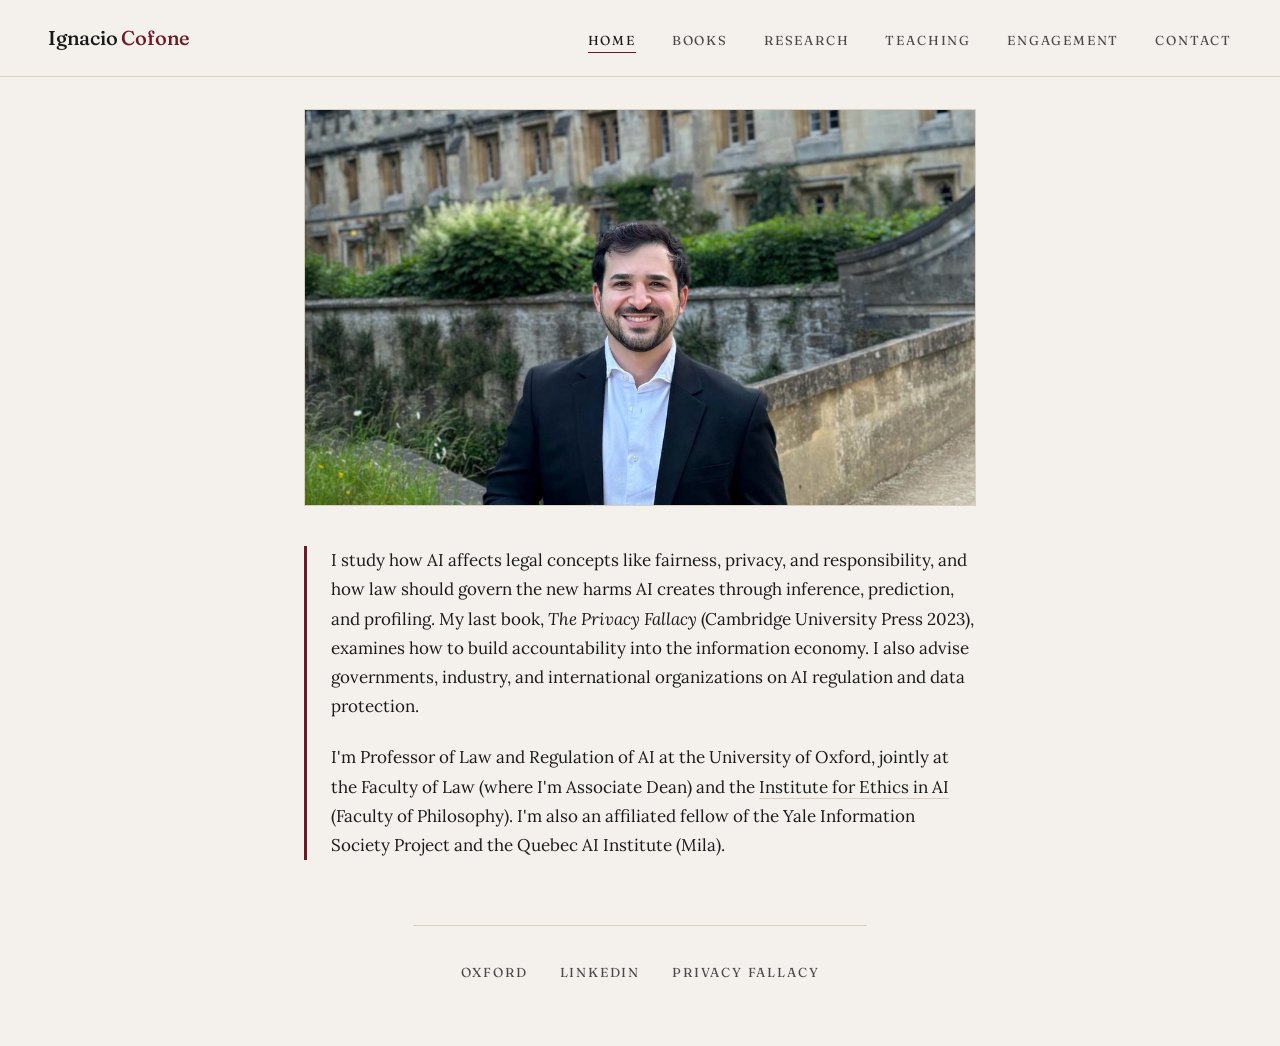
==== index.html @ 6b398f7d "Update index.html" ====
<!DOCTYPE html>
<html lang="en">
<head>
<meta charset="UTF-8">
<meta name="viewport" content="width=device-width, initial-scale=1.0">
<title>Ignacio Cofone</title>
<link rel="preconnect" href="https://fonts.googleapis.com">
<link rel="preconnect" href="https://fonts.gstatic.com" crossorigin>
<link href="https://fonts.googleapis.com/css2?family=Lora:ital,wght@0,400;0,600;0,700;1,400&family=Fraunces:ital,opsz,wght@0,9..144,400;0,9..144,500;0,9..144,600;1,9..144,400&display=swap" rel="stylesheet">

<meta name="description" content="Professor of Law and Regulation of AI at the University of Oxford. Research on AI regulation, privacy, and data protection law.">

<!-- Open Graph -->
<meta property="og:title" content="Ignacio Cofone">
<meta property="og:description" content="Professor of Law and Regulation of AI at the University of Oxford. Research on AI regulation, privacy, and data protection law.">
<meta property="og:image" content="https://ignaciocofone.com/photo.jpg">
<meta property="og:url" content="https://ignaciocofone.com/">
<meta property="og:type" content="profile">
<meta property="og:site_name" content="Ignacio Cofone">

<!-- Twitter / X -->
<meta name="twitter:card" content="summary_large_image">
<meta name="twitter:title" content="Ignacio Cofone">
<meta name="twitter:description" content="Professor of Law and Regulation of AI at the University of Oxford. Research on AI regulation, privacy, and data protection law.">
<meta name="twitter:image" content="https://ignaciocofone.com/photo.jpg">

<!-- Favicons -->
<link rel="icon" type="image/svg+xml" href="favicon.svg">
<link rel="icon" type="image/png" sizes="32x32" href="favicon-32x32.png">
<link rel="icon" type="image/png" sizes="16x16" href="favicon-16x16.png">
<link rel="apple-touch-icon" sizes="180x180" href="apple-touch-icon.png">

<link rel="canonical" href="https://ignaciocofone.com/">
<link rel="stylesheet" href="styles.css">

<script type="application/ld+json">
{
  "@context": "https://schema.org",
  "@type": "ProfilePage",
  "mainEntity": {
    "@type": "Person",
    "name": "Ignacio Cofone",
    "givenName": "Ignacio",
    "familyName": "Cofone",
    "url": "https://ignaciocofone.com",
    "image": "https://ignaciocofone.com/photo.jpg",
    "jobTitle": "Professor of Law and Regulation of AI",
    "description": "Ignacio Cofone researches how AI affects legal principles and concepts and how law should govern harms created through inference, prediction, and profiling.",
    "worksFor": [
      {
        "@type": "Organization",
        "name": "University of Oxford Faculty of Law",
        "url": "https://www.law.ox.ac.uk"
      },
      {
        "@type": "Organization",
        "name": "Institute for Ethics in AI, University of Oxford",
        "url": "https://www.oxford-aiethics.ox.ac.uk"
      }
    ],
    "affiliation": [
      {
        "@type": "Organization",
        "name": "Reuben College, University of Oxford"
      },
      {
        "@type": "Organization",
        "name": "Yale Information Society Project"
      },
      {
        "@type": "Organization",
        "name": "Quebec AI Institute"
      }
    ],
    "alumniOf": {
      "@type": "Organization",
      "name": "Yale Law School"
    },
    "knowsAbout": [
      "AI regulation",
      "privacy law",
      "data protection",
      "algorithmic decision-making",
      "AI governance",
      "AI fairness",
      "GDPR",
      "deepfakes",
      "dark patterns",
      "algorithmic transparency"
    ],
    "sameAs": [
      "https://www.linkedin.com/in/ignaciocofone/",
      "https://www.law.ox.ac.uk/people/ignacio-cofone",
      "https://scholar.google.com/citations?user=zRmRWg0AAAAJ",
      "https://ssrn.com/author=2339281",
      "https://www.oxford-aiethics.ox.ac.uk/ignacio-cofone"
    ]
  }
}
</script>
</head>
<body>

<header class="topbar">
  <a href="index.html" class="wordmark">Ignacio <span class="surname">Cofone</span></a>
  <nav>
    <ul>
      <li><a href="index.html" class="current">Home</a></li>
      <li><a href="books.html">Books</a></li>
      <li><a href="research.html">Research</a></li>
      <li><a href="teaching.html">Teaching</a></li>
      <li><a href="engagement.html">Engagement</a></li>
      <li><a href="contact.html">Contact</a></li>
    </ul>
  </nav>
</header>

<h1 class="sr-only">Ignacio Cofone</h1>

  <section class="hero-image">
  <div class="frame">
    <img src="photo.jpg" alt="Ignacio Cofone, Oxford">
  </div>
</section>
  
<section class="bio-wrap">
  <div class="bio">
    <p>I study how AI affects legal concepts like fairness, privacy, and responsibility, and how law should govern the new harms AI creates through inference, prediction, and profiling. My last book, <em>The Privacy Fallacy</em> (Cambridge University Press 2023), examines how to build accountability into the information economy. I also advise governments, industry, and international organizations on AI regulation and data protection.</p>
    <p>I'm Professor of Law and Regulation of AI at the University of Oxford, jointly at the Faculty of Law (where I'm Associate Dean) and the <a href="https://www.oxford-aiethics.ox.ac.uk/ignacio-cofone">Institute for Ethics in AI</a> (Faculty of Philosophy). I'm also an affiliated fellow of the Yale Information Society Project and the Quebec AI Institute (Mila).</p>
  </div>
</section>
  
<div class="divider"><hr></div>

<footer>
  <div class="footer-links">
    <a href="https://www.law.ox.ac.uk/people/ignacio-cofone">Oxford</a>
    <a href="https://www.linkedin.com/in/ignaciocofone/">LinkedIn</a>
    <a href="https://privacyfallacy.com">Privacy Fallacy</a>
  </div>
</footer>

</body>
</html>
---- styles.css ----
/* FONT: Add Lora import */
@import url('https://fonts.googleapis.com/css2?family=Lora:ital,wght@0,400;0,600;0,700;1,400&display=swap');

/* === teaching.html === */
:root {
  --ink: #1a1a1a;
  --ink-soft: #4a4a4a;
  --ink-muted: #7a7a7a;
  --paper: #f4f1ec; /* BG: was #f7f3ec */
  --paper-deep: #eae3d7; /* BG: was #efe8dc */
  --rule: #d9cfbe;
  --accent: #6b1a26;
}

* { box-sizing: border-box; margin: 0; padding: 0; }

.sr-only {
  position: absolute;
  width: 1px;
  height: 1px;
  padding: 0;
  margin: -1px;
  overflow: hidden;
  clip: rect(0, 0, 0, 0);
  white-space: nowrap;
  border: 0;
}

html { scroll-behavior: smooth; }

body {
  background: var(--paper);
  color: var(--ink);
  font-family: 'Lora', Georgia, serif; /* FONT: was Source Serif 4 */
  font-size: 18px;
  line-height: 1.6;
  -webkit-font-smoothing: antialiased;
  font-feature-settings: "kern", "liga", "onum";
  overflow-x: hidden;
}

a { color: inherit; text-decoration: none; }

/* TOP BAR */
.topbar {
  border-bottom: 1px solid var(--rule);
  padding: 22px 48px;
  display: flex;
  justify-content: space-between;
  align-items: baseline;
  background: var(--paper);
  position: sticky;
  top: 0;
  z-index: 10;
  backdrop-filter: saturate(120%);
}

.wordmark {
  font-family: 'Fraunces', serif;
  font-weight: 500;
  font-size: 20px;
  letter-spacing: -0.01em;
  font-variation-settings: "opsz" 14, "SOFT" 30;
}

.wordmark .surname { color: var(--accent); }

nav ul { list-style: none; display: flex; gap: 36px; }

nav a {
  font-family: 'Fraunces', serif;
  font-size: 13px;
  font-weight: 400;
  text-transform: uppercase;
  letter-spacing: 0.14em;
  color: var(--ink-soft);
  padding-bottom: 4px;
  border-bottom: 1px solid transparent;
  transition: color .2s, border-color .2s;
  font-variation-settings: "opsz" 14;
}

nav a:hover { color: var(--accent); border-color: var(--accent); }

nav a.current { color: var(--ink); border-color: var(--accent); }

/* PAGE HEADER */
.page-header {
  max-width: 1100px;
  margin: 0 auto;
  padding: 80px 48px 40px;
}

.page-title {
  font-family: 'Fraunces', serif;
  font-weight: 400;
  font-size: clamp(40px, 4.6vw, 56px);
  line-height: 1.05;
  letter-spacing: -0.02em;
  color: var(--ink);
  margin-bottom: 18px;
  font-variation-settings: "opsz" 144, "SOFT" 30;
}

.page-intro {
  font-family: 'Lora', serif; /* FONT: was Source Serif 4 */
  font-style: italic;
  font-size: 17px;
  line-height: 1.6;
  color: var(--ink-soft);
  max-width: 720px;
}

.page-intro a {
  color: var(--accent);
  border-bottom: 1px solid var(--rule);
  transition: border-color .2s;
}

.page-intro a:hover { border-color: var(--accent); }

/* CONTENT */
.page-content {
  max-width: 780px;
  margin: 0 auto;
  padding: 48px 48px 96px;
}

.page-content.narrow { max-width: 780px; }

.section { margin-top: 56px; }

.section:first-child { margin-top: 0; }

.section-label {
  font-family: 'Fraunces', serif;
  font-weight: 500;
  text-transform: uppercase;
  letter-spacing: 0.18em;
  font-size: 14px;
  color: var(--accent);
  margin-bottom: 18px;
  font-variation-settings: "opsz" 14;
  border-bottom: 1px solid var(--accent); /* LABEL: was border-top */
  padding-bottom: 6px; /* LABEL: was padding-top: 14px */
  display: inline-block;
}

.subsection-label {
  font-family: 'Fraunces', serif;
  font-style: italic;
  font-size: 15px;
  color: var(--ink-muted);
  margin-top: 14px;
  margin-bottom: 14px;
  font-variation-settings: "opsz" 14;
}

/* CITATION ENTRIES */
.entry-list {
  list-style: none;
}

.entry {
  padding: 14px 0;
  border-bottom: 1px solid var(--rule);
  font-size: 16px;
  line-height: 1.55;
  color: var(--ink);
}

.entry:last-child { border-bottom: 0; }

.entry .title {
  font-style: italic;
  font-weight: 500;
}

.entry .meta {
  color: var(--ink-soft);
}

.entry .links {
  display: inline;
  font-size: 15px;
  color: var(--ink-muted);
}

.entry .links a {
  color: var(--accent);
  border-bottom: 1px solid transparent;
  transition: border-color .2s;
  margin-left: 2px;
}

.entry .links a:hover { border-bottom-color: var(--accent); }

.entry .annotation {
  display: block;
  font-size: 15px;
  color: var(--ink-muted);
  font-style: italic;
  margin-top: 4px;
}

.entry > a {
  color: var(--ink);
  border-bottom: 1px solid var(--rule);
  padding-bottom: 1px;
  transition: color .2s, border-color .2s;
}

.entry > a:hover { color: var(--accent); border-color: var(--accent); }

/* TEACHING / SIMPLE LISTS */
.simple-list { list-style: none; }

.simple-list li {
  padding: 10px 0;
  border-bottom: 1px solid var(--rule);
  font-size: 16px;
  color: var(--ink);
}

.simple-list li:last-child { border-bottom: 0; }

.simple-list li .label {
  font-family: 'Fraunces', serif;
  font-style: italic;
  color: var(--ink-muted);
  margin-right: 10px;
}

.simple-list a {
  border-bottom: 1px solid var(--rule);
  transition: color .2s, border-color .2s;
}

.simple-list a:hover { color: var(--accent); border-color: var(--accent); }

.simple-list.no-rules li { border-bottom: 0; }

/* PROSE */
.prose p {
  margin-bottom: 18px;
  font-size: 17px;
  line-height: 1.72;
  color: var(--ink);
}

.section-label + .prose p:first-child,
.section .prose p:first-child {
  margin-top: 8px;
}

.prose p:last-child { margin-bottom: 0; }

.prose em { font-style: italic; }

.prose a {
  color: var(--accent);
  border-bottom: 1px solid var(--rule);
  transition: border-color .2s;
}

.prose a:hover { border-bottom-color: var(--accent); }

/* BOOKS PAGE - FEATURED MONOGRAPH */
.book-feature {
  padding-top: 24px;
  margin-bottom: 56px;
}

.book-feature .meta-line {
  font-family: 'Fraunces', serif;
  font-weight: 500;
  text-transform: uppercase;
  letter-spacing: 0.18em;
  font-size: 14px;
  color: var(--accent);
  margin-bottom: 18px;
  font-variation-settings: "opsz" 14;
  border-bottom: 1px solid var(--accent); /* LABEL: was border-top */
  padding-bottom: 6px; /* LABEL: was padding-top: 14px */
  display: inline-block;
}

.book-feature .title {
  font-family: 'Fraunces', serif;
  font-weight: 500;
  font-size: 20px;
  line-height: 1.3;
  letter-spacing: -0.01em;
  margin-bottom: 8px;
  font-variation-settings: "opsz" 36, "SOFT" 30;
}

.book-feature .title a,
.book-edited .title a {
  color: var(--ink);
  border-bottom: 1px solid var(--rule);
  padding-bottom: 2px;
  transition: color .2s, border-color .2s;
}

.book-feature .title a:hover,
.book-edited .title a:hover {
  color: var(--accent);
  border-color: var(--accent);
}

.book-feature .pub {
  font-family: 'Lora', serif; /* FONT: was Source Serif 4 */
  font-style: italic;
  font-size: 15px;
  color: var(--ink-soft);
  margin-bottom: 22px;
}

.book-feature .description {
  font-size: 17px;
  line-height: 1.7;
  margin-bottom: 22px;
}

/* BOOK COVER ON MONOGRAPH */
.book-feature .cover-row {
  display: flex;
  gap: 28px;
  align-items: stretch;
  margin: 8px 0 24px;
}

.book-feature .cover {
  width: 177px;
  height: auto;
  align-self: flex-start;
  border: 1px solid var(--rule);
}

.book-feature .cover-side {
  flex: 1;
  display: flex;
  flex-direction: column;
  gap: 16px;
}

.book-feature .cover-side .description { margin: 0; }
.book-feature .cover-side .awards { margin: 0; }

@media (max-width: 720px) {
  .book-feature .cover-row {
    flex-direction: column;
    gap: 20px;
    align-items: center;
  }
  .book-feature .cover { width: 200px; }
  .book-feature .cover-side { width: 100%; }
}

.awards {
  background: var(--paper-deep);
  padding: 18px 22px;
  border-left: 3px solid var(--accent);
  margin-bottom: 26px;
  font-size: 15px;
  line-height: 1.6;
}

.awards .label {
  font-family: 'Fraunces', serif;
  font-weight: 500;
  font-size: 12.5px;
  text-transform: uppercase;
  letter-spacing: 0.16em;
  color: var(--accent);
  margin-bottom: 8px;
  display: block;
}

.book-edited {
  padding: 22px 0;
  border-top: 1px solid var(--rule);
}

.book-edited:first-of-type { border-top: 0; }

.book-edited:last-child { border-bottom: 1px solid var(--rule); }

.book-edited .title {
  font-family: 'Fraunces', serif;
  font-weight: 500;
  font-size: 20px;
  line-height: 1.3;
  margin-bottom: 6px;
  font-variation-settings: "opsz" 36, "SOFT" 30;
}

.book-edited .pub {
  font-family: 'Lora', serif; /* FONT: was Source Serif 4 */
  font-style: italic;
  font-size: 15px;
  color: var(--ink-soft);
  margin-bottom: 4px;
}

/* EDITED BOOK COVERS */
.book-edited {
  position: relative;
}

.book-edited .edited-cover {
  float: left;
  width: 140px;
  height: auto;
  margin: 4px 28px 8px 0;
  border: 1px solid var(--rule);
}

.book-edited::after {
  content: "";
  display: table;
  clear: both;
}

@media (max-width: 720px) {
  .book-edited .edited-cover {
    float: none;
    display: block;
    margin: 0 0 16px 0;
    width: 150px;
  }
}

/* CONTACT PAGE */
.contact-block {
  margin-top: 32px;
  padding: 28px 0;
  border-top: 1px solid var(--rule);
  display: grid;
  grid-template-columns: 180px 1fr;
  gap: 32px;
  align-items: baseline;
}

.contact-block:last-of-type { border-bottom: 1px solid var(--rule); }

.contact-label {
  font-family: 'Fraunces', serif;
  text-transform: uppercase;
  letter-spacing: 0.18em;
  font-size: 14px;
  color: var(--accent);
  font-variation-settings: "opsz" 14;
}

.contact-value {
  font-size: 16px;
  line-height: 1.55;
}

.contact-value a {
  border-bottom: 1px solid var(--rule);
  transition: color .2s, border-color .2s;
}

.contact-value a:hover { color: var(--accent); border-color: var(--accent); }

/* DIVIDER */
.divider {
  max-width: 1240px;
  margin: 0 auto;
  padding: 0 48px;
}

.divider hr { border: 0; border-top: 1px solid var(--rule); }

/* FOOTER */
footer {
  max-width: 1240px;
  margin: 0 auto;
  padding: 36px 48px 60px;
  border-top: 1px solid var(--rule);
  display: flex;
  justify-content: center;
  align-items: baseline;
}

.footer-links { display: flex; gap: 32px; }

.footer-links a {
  font-family: 'Fraunces', serif;
  font-size: 13px;
  text-transform: uppercase;
  letter-spacing: 0.14em;
  color: var(--ink-soft);
  border-bottom: 1px solid transparent;
  padding-bottom: 2px;
  transition: color .2s, border-color .2s;
}

.footer-links a:hover { color: var(--accent); border-color: var(--accent); }

@media (max-width: 720px) {
  .topbar { padding: 16px 24px; flex-direction: column; gap: 14px; align-items: flex-start; }

  nav ul { gap: 18px; flex-wrap: wrap; }

  .page-header { padding: 48px 24px 24px; }

  .page-content { padding: 16px 24px 64px; }

  .contact-block { grid-template-columns: 1fr; gap: 8px; }

  .divider { padding: 0 24px; }

  footer { padding: 28px 24px 48px; }
}

/* === research.html === */
/* QUICK LINKS (top-of-page footer-style buttons) */
.quick-links {
  max-width: 880px;
  margin: 0 auto;
  padding: 64px 48px 0;
  display: flex;
  gap: 32px;
  align-items: baseline;
  justify-content: center;
}

.quick-links a {
  font-family: 'Fraunces', serif;
  font-size: 13px;
  font-weight: 400;
  text-transform: uppercase;
  letter-spacing: 0.14em;
  color: var(--ink-soft);
  border-bottom: 1px solid transparent;
  padding-bottom: 2px;
  transition: color .2s, border-color .2s;
  font-variation-settings: "opsz" 14;
}

.quick-links a:hover { color: var(--accent); border-color: var(--accent); }

.quick-links { padding: 40px 24px 0; gap: 24px; }

.quick-links + .page-content {
  padding-top: 40px;
}

/* === index-v7.html === */
/* HERO IMAGE */
  .hero-image {
    max-width: 720px;
    margin: 64px auto 0;
    padding: 0 48px;
  }

.hero-image .frame {
    width: 100%;
    aspect-ratio: 1100 / 650;
    border: 1px solid var(--rule);
    overflow: hidden;
    background: var(--paper-deep);
  }

.hero-image img {
    width: 100%;
    height: 100%;
    object-fit: cover;
    object-position: center bottom;
    display: block;
  }

.hero-image .caption {
    margin-top: 12px;
    font-family: 'Fraunces', serif;
    font-style: italic;
    font-size: 13px;
    color: var(--accent);
    text-align: right;
    letter-spacing: 0.02em;
    font-variation-settings: "opsz" 14;
  }

/* BIO */
  .bio-wrap {
    max-width: 720px;
    margin: 0 auto;
    padding: 56px 48px 96px;
  }

.bio {
  border-left: 3px solid var(--accent);
  padding-left: 24px;
}

.bio p {
    margin-bottom: 22px;
    font-size: 17px;
    line-height: 1.72;
    color: var(--ink);
    font-feature-settings: "kern", "liga", "onum";
  }

.bio p:last-child { margin-bottom: 0; }

.bio em { font-style: italic; }

.bio a {
    border-bottom: 1px solid var(--rule);
    transition: border-color .2s, color .2s;
  }

.bio a:hover { color: var(--accent); border-color: var(--accent); }

.hero-image { margin: 32px auto 0; padding: 0 24px; }

.bio-wrap { padding: 40px 24px 64px; }

/* === 404.html === */
:root {
    --ink: #1a1a1a;
    --ink-soft: #4a4a4a;
    --ink-muted: #7a7a7a;
    --paper: #f4f1ec; /* BG: was #f7f3ec */
    --rule: #d9cfbe;
    --accent: #6b1a26;
  }

body {
    background: var(--paper);
    color: var(--ink);
    font-family: 'Lora', Georgia, serif; /* FONT: was Source Serif 4 */
    -webkit-font-smoothing: antialiased;
    min-height: 100vh;
    display: flex;
    flex-direction: column;
    overflow-x: hidden;
  }

nav a {
    font-family: 'Fraunces', serif;
    font-size: 13px;
    text-transform: uppercase;
    letter-spacing: 0.14em;
    color: var(--ink-soft);
    padding-bottom: 4px;
    border-bottom: 1px solid transparent;
    transition: color .2s, border-color .2s;
  }

main {
    flex: 1;
    display: flex;
    align-items: center;
    justify-content: center;
    padding: 80px 48px;
  }

.nf {
    text-align: center;
    max-width: 520px;
  }

.nf .code {
    font-family: 'Fraunces', serif;
    font-weight: 400;
    font-size: clamp(80px, 12vw, 140px);
    line-height: 1;
    letter-spacing: -0.04em;
    color: var(--accent);
    font-variation-settings: "opsz" 144, "SOFT" 30;
    margin-bottom: 24px;
  }

.nf .msg {
    font-size: 17px;
    line-height: 1.7;
    color: var(--ink);
    margin-bottom: 32px;
  }

.nf .back {
    font-family: 'Fraunces', serif;
    font-size: 13px;
    text-transform: uppercase;
    letter-spacing: 0.14em;
    color: var(--ink-soft);
    border-bottom: 1px solid transparent;
    padding-bottom: 2px;
    transition: color .2s, border-color .2s;
  }

.nf .back:hover { color: var(--accent); border-color: var(--accent); }

.footer-links { display: flex; gap: 32px; justify-content: center; }

.footer-links a {
    font-family: 'Fraunces', serif;
    font-size: 13px;
    text-transform: uppercase;
    letter-spacing: 0.14em;
    color: var(--ink-soft);
    border-bottom: 1px solid transparent;
    padding-bottom: 2px;
  }

.advisory-list li {
  font-style: italic;
  color: var(--ink-muted);
}

.advisory-list li .label {
  font-family: 'Fraunces', serif;
  font-style: normal;
  font-weight: 400;
  color: var(--ink);
  margin-right: 10px;
}

main { padding: 56px 24px; }
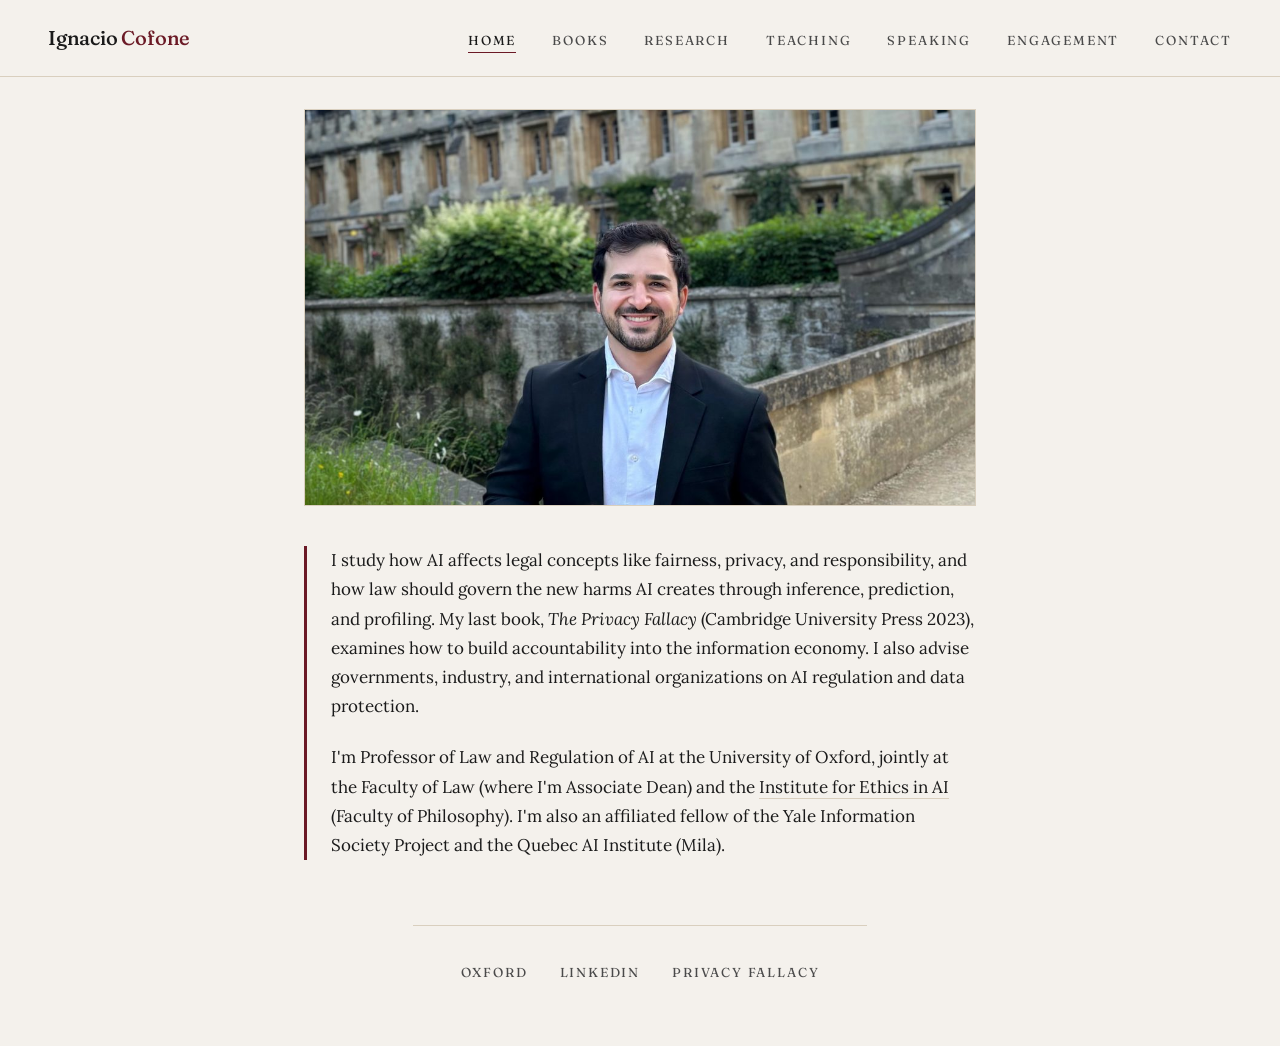
==== commit c7fd56d8: "Update index.html" ====
--- a/index.html
+++ b/index.html
@@ -109,6 +109,7 @@
       <li><a href="books.html">Books</a></li>
       <li><a href="research.html">Research</a></li>
       <li><a href="teaching.html">Teaching</a></li>
+      <li><a href="speaking.html" >Speaking</a></li>
       <li><a href="engagement.html">Engagement</a></li>
       <li><a href="contact.html">Contact</a></li>
     </ul>
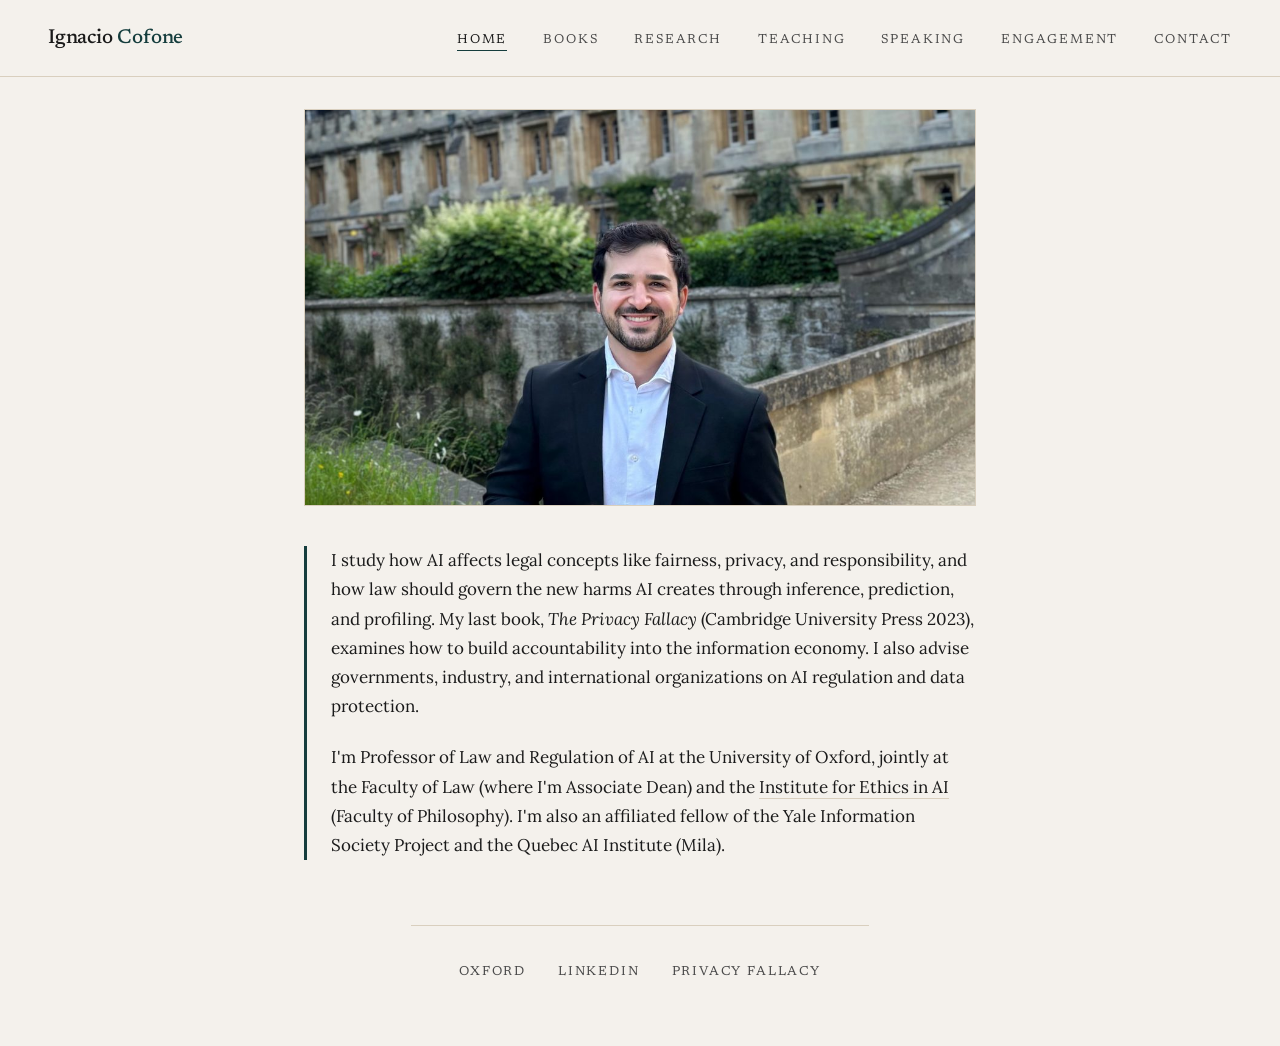
==== commit 48895c53: "Update index.html" ====
--- a/index.html
+++ b/index.html
@@ -6,7 +6,7 @@
 <title>Ignacio Cofone</title>
 <link rel="preconnect" href="https://fonts.googleapis.com">
 <link rel="preconnect" href="https://fonts.gstatic.com" crossorigin>
-<link href="https://fonts.googleapis.com/css2?family=Lora:ital,wght@0,400;0,600;0,700;1,400&family=Fraunces:ital,opsz,wght@0,9..144,400;0,9..144,500;0,9..144,600;1,9..144,400&display=swap" rel="stylesheet">
+<link href="https://fonts.googleapis.com/css2?family=Lora:ital,wght@0,400;0,600;0,700;1,400&family=Newsreader:ital,opsz,wght@0,6..72,400;0,6..72,500;0,6..72,600;0,6..72,700;1,6..72,400;1,6..72,500&display=swap" rel="stylesheet">
 
 <meta name="description" content="Professor of Law and Regulation of AI at the University of Oxford. Research on AI regulation, privacy, and data protection law.">
 
--- a/styles.css
+++ b/styles.css
@@ -6,10 +6,10 @@
   --ink: #1a1a1a;
   --ink-soft: #4a4a4a;
   --ink-muted: #7a7a7a;
-  --paper: #f4f1ec; /* BG: was #f7f3ec */
-  --paper-deep: #eae3d7; /* BG: was #efe8dc */
+  --paper: #f4f1ec;
+  --paper-deep: #eae3d7;
   --rule: #d9cfbe;
-  --accent: #6b1a26;
+  --accent: #153d3d;
 }
 
 * { box-sizing: border-box; margin: 0; padding: 0; }
@@ -31,7 +31,7 @@
 body {
   background: var(--paper);
   color: var(--ink);
-  font-family: 'Lora', Georgia, serif; /* FONT: was Source Serif 4 */
+  font-family: 'Lora', Georgia, serif;
   font-size: 18px;
   line-height: 1.6;
   -webkit-font-smoothing: antialiased;
@@ -56,11 +56,11 @@
 }
 
 .wordmark {
-  font-family: 'Fraunces', serif;
+  font-family: 'Newsreader', serif;
   font-weight: 500;
   font-size: 20px;
   letter-spacing: -0.01em;
-  font-variation-settings: "opsz" 14, "SOFT" 30;
+  font-variation-settings: "opsz" 14;
 }
 
 .wordmark .surname { color: var(--accent); }
@@ -68,7 +68,7 @@
 nav ul { list-style: none; display: flex; gap: 36px; }
 
 nav a {
-  font-family: 'Fraunces', serif;
+  font-family: 'Newsreader', serif;
   font-size: 13px;
   font-weight: 400;
   text-transform: uppercase;
@@ -92,18 +92,18 @@
 }
 
 .page-title {
-  font-family: 'Fraunces', serif;
+  font-family: 'Newsreader', serif;
   font-weight: 400;
   font-size: clamp(40px, 4.6vw, 56px);
   line-height: 1.05;
   letter-spacing: -0.02em;
   color: var(--ink);
   margin-bottom: 18px;
-  font-variation-settings: "opsz" 144, "SOFT" 30;
+  font-variation-settings: "opsz" 144;
 }
 
 .page-intro {
-  font-family: 'Lora', serif; /* FONT: was Source Serif 4 */
+  font-family: 'Lora', serif;
   font-style: italic;
   font-size: 17px;
   line-height: 1.6;
@@ -133,23 +133,22 @@
 .section:first-child { margin-top: 0; }
 
 .section-label {
-  font-family: 'Fraunces', serif;
-  font-weight: 500;
-  text-transform: uppercase;
-  letter-spacing: 0.18em;
-  font-size: 14px;
+  font-family: 'Newsreader', serif;
+  font-weight: 600;
+  font-size: 16px;
+  letter-spacing: 0.04em;
   color: var(--accent);
   margin-bottom: 18px;
   font-variation-settings: "opsz" 14;
-  border-bottom: 1px solid var(--accent); /* LABEL: was border-top */
-  padding-bottom: 6px; /* LABEL: was padding-top: 14px */
+  border-bottom: 1px solid var(--accent);
+  padding-bottom: 6px;
   display: inline-block;
 }
 
 .subsection-label {
-  font-family: 'Fraunces', serif;
+  font-family: 'Newsreader', serif;
   font-style: italic;
-  font-size: 15px;
+  font-size: 16px;
   color: var(--ink-muted);
   margin-top: 14px;
   margin-bottom: 14px;
@@ -225,7 +224,7 @@
 .simple-list li:last-child { border-bottom: 0; }
 
 .simple-list li .label {
-  font-family: 'Fraunces', serif;
+  font-family: 'Newsreader', serif;
   font-style: italic;
   color: var(--ink-muted);
   margin-right: 10px;
@@ -272,27 +271,26 @@
 }
 
 .book-feature .meta-line {
-  font-family: 'Fraunces', serif;
-  font-weight: 500;
-  text-transform: uppercase;
-  letter-spacing: 0.18em;
-  font-size: 14px;
+  font-family: 'Newsreader', serif;
+  font-weight: 600;
+  font-size: 16px;
+  letter-spacing: 0.04em;
   color: var(--accent);
   margin-bottom: 18px;
   font-variation-settings: "opsz" 14;
-  border-bottom: 1px solid var(--accent); /* LABEL: was border-top */
-  padding-bottom: 6px; /* LABEL: was padding-top: 14px */
+  border-bottom: 1px solid var(--accent);
+  padding-bottom: 6px;
   display: inline-block;
 }
 
 .book-feature .title {
-  font-family: 'Fraunces', serif;
+  font-family: 'Newsreader', serif;
   font-weight: 500;
   font-size: 20px;
   line-height: 1.3;
   letter-spacing: -0.01em;
   margin-bottom: 8px;
-  font-variation-settings: "opsz" 36, "SOFT" 30;
+  font-variation-settings: "opsz" 36;
 }
 
 .book-feature .title a,
@@ -310,7 +308,7 @@
 }
 
 .book-feature .pub {
-  font-family: 'Lora', serif; /* FONT: was Source Serif 4 */
+  font-family: 'Lora', serif;
   font-style: italic;
   font-size: 15px;
   color: var(--ink-soft);
@@ -368,11 +366,10 @@
 }
 
 .awards .label {
-  font-family: 'Fraunces', serif;
-  font-weight: 500;
-  font-size: 12.5px;
-  text-transform: uppercase;
-  letter-spacing: 0.16em;
+  font-family: 'Newsreader', serif;
+  font-weight: 600;
+  font-size: 14px;
+  letter-spacing: 0.04em;
   color: var(--accent);
   margin-bottom: 8px;
   display: block;
@@ -388,16 +385,16 @@
 .book-edited:last-child { border-bottom: 1px solid var(--rule); }
 
 .book-edited .title {
-  font-family: 'Fraunces', serif;
+  font-family: 'Newsreader', serif;
   font-weight: 500;
   font-size: 20px;
   line-height: 1.3;
   margin-bottom: 6px;
-  font-variation-settings: "opsz" 36, "SOFT" 30;
+  font-variation-settings: "opsz" 36;
 }
 
 .book-edited .pub {
-  font-family: 'Lora', serif; /* FONT: was Source Serif 4 */
+  font-family: 'Lora', serif;
   font-style: italic;
   font-size: 15px;
   color: var(--ink-soft);
@@ -445,15 +442,6 @@
 
 .contact-block:last-of-type { border-bottom: 1px solid var(--rule); }
 
-.contact-label {
-  font-family: 'Fraunces', serif;
-  text-transform: uppercase;
-  letter-spacing: 0.18em;
-  font-size: 14px;
-  color: var(--accent);
-  font-variation-settings: "opsz" 14;
-}
-
 .contact-value {
   font-size: 16px;
   line-height: 1.55;
@@ -489,7 +477,7 @@
 .footer-links { display: flex; gap: 32px; }
 
 .footer-links a {
-  font-family: 'Fraunces', serif;
+  font-family: 'Newsreader', serif;
   font-size: 13px;
   text-transform: uppercase;
   letter-spacing: 0.14em;
@@ -530,7 +518,7 @@
 }
 
 .quick-links a {
-  font-family: 'Fraunces', serif;
+  font-family: 'Newsreader', serif;
   font-size: 13px;
   font-weight: 400;
   text-transform: uppercase;
@@ -576,7 +564,7 @@
 
 .hero-image .caption {
     margin-top: 12px;
-    font-family: 'Fraunces', serif;
+    font-family: 'Newsreader', serif;
     font-style: italic;
     font-size: 13px;
     color: var(--accent);
@@ -625,15 +613,15 @@
     --ink: #1a1a1a;
     --ink-soft: #4a4a4a;
     --ink-muted: #7a7a7a;
-    --paper: #f4f1ec; /* BG: was #f7f3ec */
+    --paper: #f4f1ec;
     --rule: #d9cfbe;
-    --accent: #6b1a26;
+    --accent: #153d3d;
   }
 
 body {
     background: var(--paper);
     color: var(--ink);
-    font-family: 'Lora', Georgia, serif; /* FONT: was Source Serif 4 */
+    font-family: 'Lora', Georgia, serif;
     -webkit-font-smoothing: antialiased;
     min-height: 100vh;
     display: flex;
@@ -642,7 +630,7 @@
   }
 
 nav a {
-    font-family: 'Fraunces', serif;
+    font-family: 'Newsreader', serif;
     font-size: 13px;
     text-transform: uppercase;
     letter-spacing: 0.14em;
@@ -666,13 +654,13 @@
   }
 
 .nf .code {
-    font-family: 'Fraunces', serif;
+    font-family: 'Newsreader', serif;
     font-weight: 400;
     font-size: clamp(80px, 12vw, 140px);
     line-height: 1;
     letter-spacing: -0.04em;
     color: var(--accent);
-    font-variation-settings: "opsz" 144, "SOFT" 30;
+    font-variation-settings: "opsz" 144;
     margin-bottom: 24px;
   }
 
@@ -684,7 +672,7 @@
   }
 
 .nf .back {
-    font-family: 'Fraunces', serif;
+    font-family: 'Newsreader', serif;
     font-size: 13px;
     text-transform: uppercase;
     letter-spacing: 0.14em;
@@ -699,7 +687,7 @@
 .footer-links { display: flex; gap: 32px; justify-content: center; }
 
 .footer-links a {
-    font-family: 'Fraunces', serif;
+    font-family: 'Newsreader', serif;
     font-size: 13px;
     text-transform: uppercase;
     letter-spacing: 0.14em;
@@ -714,7 +702,7 @@
 }
 
 .advisory-list li .label {
-  font-family: 'Fraunces', serif;
+  font-family: 'Newsreader', serif;
   font-style: normal;
   font-weight: 400;
   color: var(--ink);
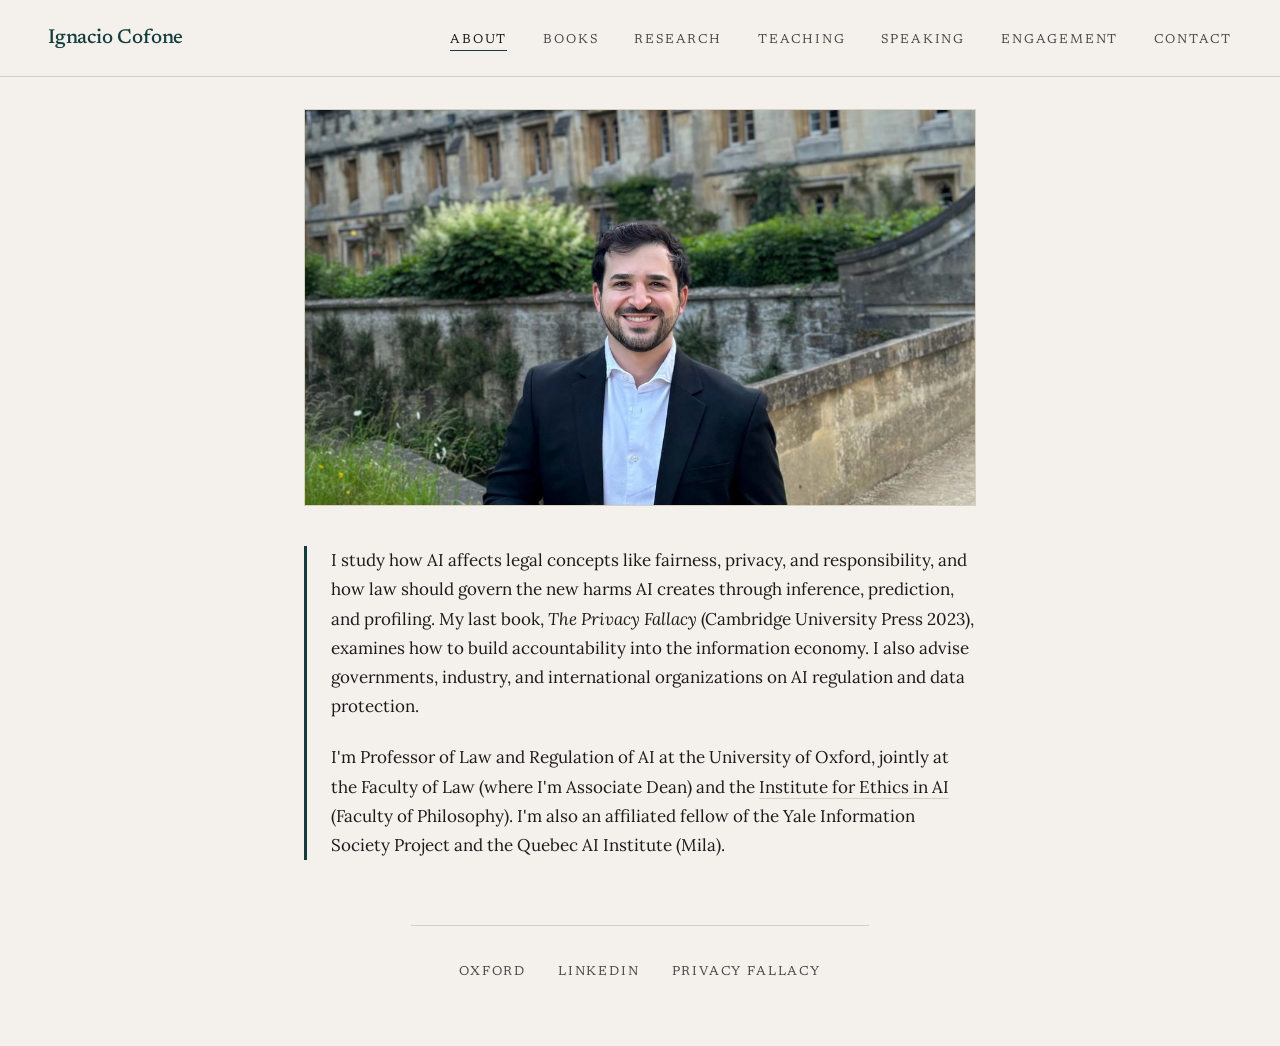
==== commit d77b96bb: "Update index.html" ====
--- a/index.html
+++ b/index.html
@@ -105,7 +105,7 @@
   <a href="index.html" class="wordmark">Ignacio <span class="surname">Cofone</span></a>
   <nav>
     <ul>
-      <li><a href="index.html" class="current">Home</a></li>
+      <li><a href="index.html" class="current">About</a></li>
       <li><a href="books.html">Books</a></li>
       <li><a href="research.html">Research</a></li>
       <li><a href="teaching.html">Teaching</a></li>
--- a/styles.css
+++ b/styles.css
@@ -5,7 +5,7 @@
 :root {
   --ink: #1a1a1a;
   --ink-soft: #4a4a4a;
-  --ink-muted: #7a7a7a;
+  --ink-muted: #8a7e6e;
   --paper: #f4f1ec;
   --paper-deep: #eae3d7;
   --rule: #d9cfbe;
@@ -60,10 +60,9 @@
   font-weight: 500;
   font-size: 20px;
   letter-spacing: -0.01em;
+  color: var(--accent);
   font-variation-settings: "opsz" 14;
 }
-
-.wordmark .surname { color: var(--accent); }
 
 nav ul { list-style: none; display: flex; gap: 36px; }
 
@@ -135,7 +134,7 @@
 .section-label {
   font-family: 'Newsreader', serif;
   font-weight: 600;
-  font-size: 16px;
+  font-size: 17px;
   letter-spacing: 0.04em;
   color: var(--accent);
   margin-bottom: 18px;
@@ -171,12 +170,23 @@
 .entry:last-child { border-bottom: 0; }
 
 .entry .title {
+  font-family: 'Newsreader', serif;
+  font-style: normal;
+  font-weight: 500;
+  font-size: 17px;
+}
+
+.entry .title::after {
+  content: ' · ';
+  color: var(--ink-muted);
+  font-family: 'Lora', Georgia, serif;
+  font-weight: 400;
+  font-size: 16px;
+}
+
+.entry .meta {
   font-style: italic;
-  font-weight: 500;
-}
-
-.entry .meta {
-  color: var(--ink-soft);
+  color: inherit;
 }
 
 .entry .links {
@@ -270,19 +280,6 @@
   margin-bottom: 56px;
 }
 
-.book-feature .meta-line {
-  font-family: 'Newsreader', serif;
-  font-weight: 600;
-  font-size: 16px;
-  letter-spacing: 0.04em;
-  color: var(--accent);
-  margin-bottom: 18px;
-  font-variation-settings: "opsz" 14;
-  border-bottom: 1px solid var(--accent);
-  padding-bottom: 6px;
-  display: inline-block;
-}
-
 .book-feature .title {
   font-family: 'Newsreader', serif;
   font-weight: 500;
@@ -305,6 +302,18 @@
 .book-edited .title a:hover {
   color: var(--accent);
   border-color: var(--accent);
+}
+
+.book-feature p a,
+.book-edited p a {
+  color: var(--accent);
+  border-bottom: 1px solid var(--rule);
+  transition: border-color .2s;
+}
+
+.book-feature p a:hover,
+.book-edited p a:hover {
+  border-bottom-color: var(--accent);
 }
 
 .book-feature .pub {
@@ -367,8 +376,8 @@
 
 .awards .label {
   font-family: 'Newsreader', serif;
-  font-weight: 600;
-  font-size: 14px;
+  font-weight: 500;
+  font-size: 16px;
   letter-spacing: 0.04em;
   color: var(--accent);
   margin-bottom: 8px;
@@ -428,31 +437,6 @@
     width: 150px;
   }
 }
-
-/* CONTACT PAGE */
-.contact-block {
-  margin-top: 32px;
-  padding: 28px 0;
-  border-top: 1px solid var(--rule);
-  display: grid;
-  grid-template-columns: 180px 1fr;
-  gap: 32px;
-  align-items: baseline;
-}
-
-.contact-block:last-of-type { border-bottom: 1px solid var(--rule); }
-
-.contact-value {
-  font-size: 16px;
-  line-height: 1.55;
-}
-
-.contact-value a {
-  border-bottom: 1px solid var(--rule);
-  transition: color .2s, border-color .2s;
-}
-
-.contact-value a:hover { color: var(--accent); border-color: var(--accent); }
 
 /* DIVIDER */
 .divider {
@@ -497,8 +481,6 @@
   .page-header { padding: 48px 24px 24px; }
 
   .page-content { padding: 16px 24px 64px; }
-
-  .contact-block { grid-template-columns: 1fr; gap: 8px; }
 
   .divider { padding: 0 24px; }
 
@@ -612,7 +594,7 @@
 :root {
     --ink: #1a1a1a;
     --ink-soft: #4a4a4a;
-    --ink-muted: #7a7a7a;
+    --ink-muted: #8a7e6e;
     --paper: #f4f1ec;
     --rule: #d9cfbe;
     --accent: #153d3d;
@@ -704,9 +686,17 @@
 .advisory-list li .label {
   font-family: 'Newsreader', serif;
   font-style: normal;
+  font-weight: 500;
+  font-size: 17px;
+  color: var(--ink);
+  margin-right: 6px;
+}
+
+.advisory-list li .label::after {
+  content: ' · ';
+  color: var(--ink-muted);
+  font-style: normal;
   font-weight: 400;
-  color: var(--ink);
-  margin-right: 10px;
 }
 
 main { padding: 56px 24px; }
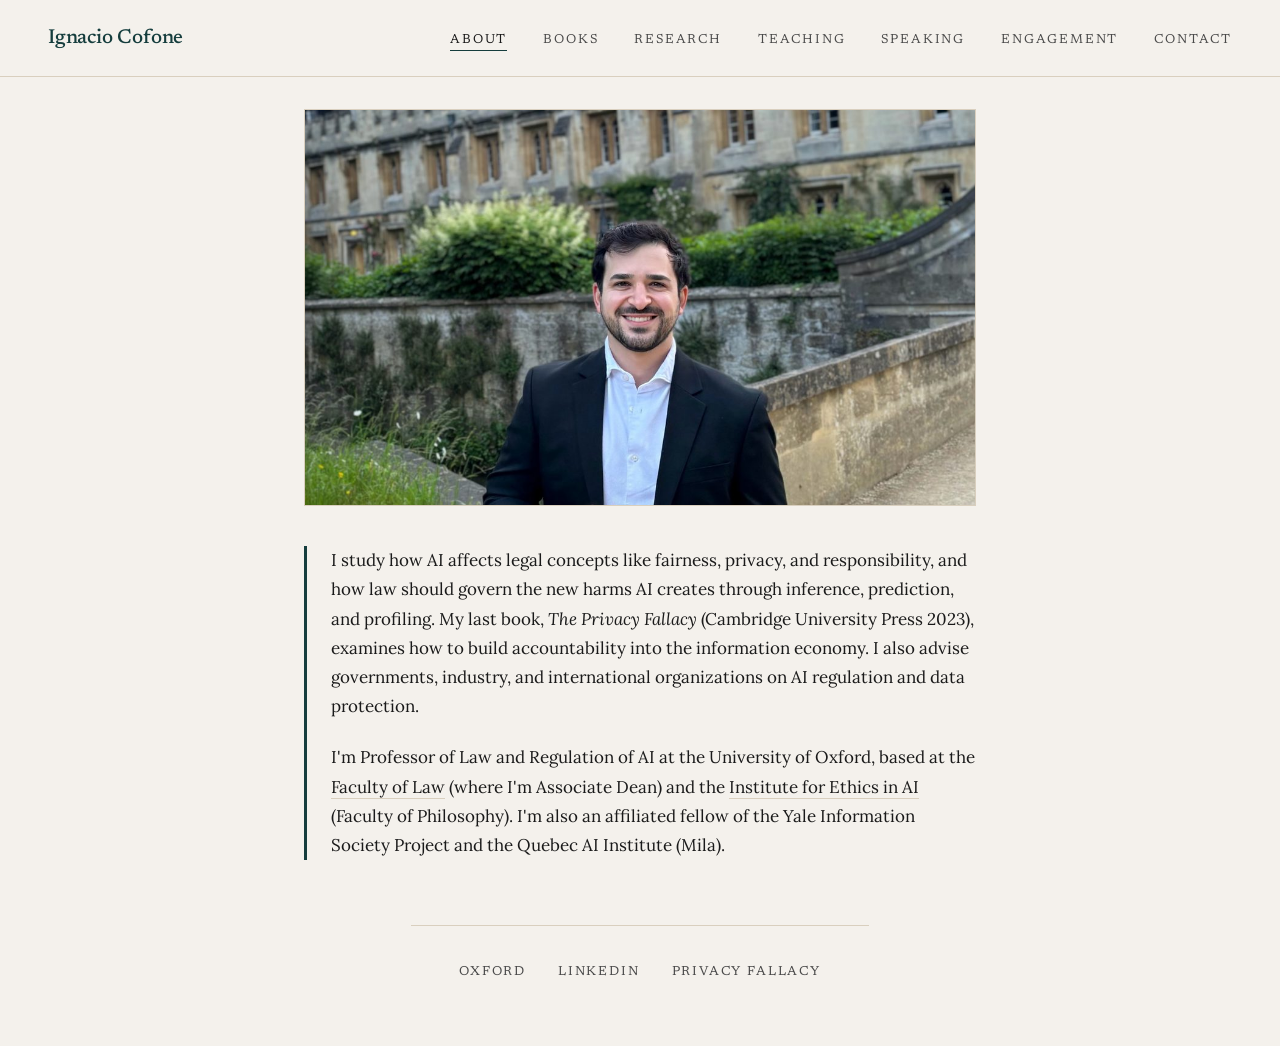
==== commit 57de01a4: "Update index.html" ====
--- a/index.html
+++ b/index.html
@@ -127,7 +127,7 @@
 <section class="bio-wrap">
   <div class="bio">
     <p>I study how AI affects legal concepts like fairness, privacy, and responsibility, and how law should govern the new harms AI creates through inference, prediction, and profiling. My last book, <em>The Privacy Fallacy</em> (Cambridge University Press 2023), examines how to build accountability into the information economy. I also advise governments, industry, and international organizations on AI regulation and data protection.</p>
-    <p>I'm Professor of Law and Regulation of AI at the University of Oxford, jointly at the Faculty of Law (where I'm Associate Dean) and the <a href="https://www.oxford-aiethics.ox.ac.uk/ignacio-cofone">Institute for Ethics in AI</a> (Faculty of Philosophy). I'm also an affiliated fellow of the Yale Information Society Project and the Quebec AI Institute (Mila).</p>
+    <p>I'm Professor of Law and Regulation of AI at the University of Oxford, based at the <a href="https://www.law.ox.ac.uk/people/ignacio-cofone">Faculty of Law</a> (where I'm Associate Dean) and the <a href="https://www.oxford-aiethics.ox.ac.uk/ignacio-cofone">Institute for Ethics in AI</a> (Faculty of Philosophy). I'm also an affiliated fellow of the Yale Information Society Project and the Quebec AI Institute (Mila).</p>
   </div>
 </section>
   
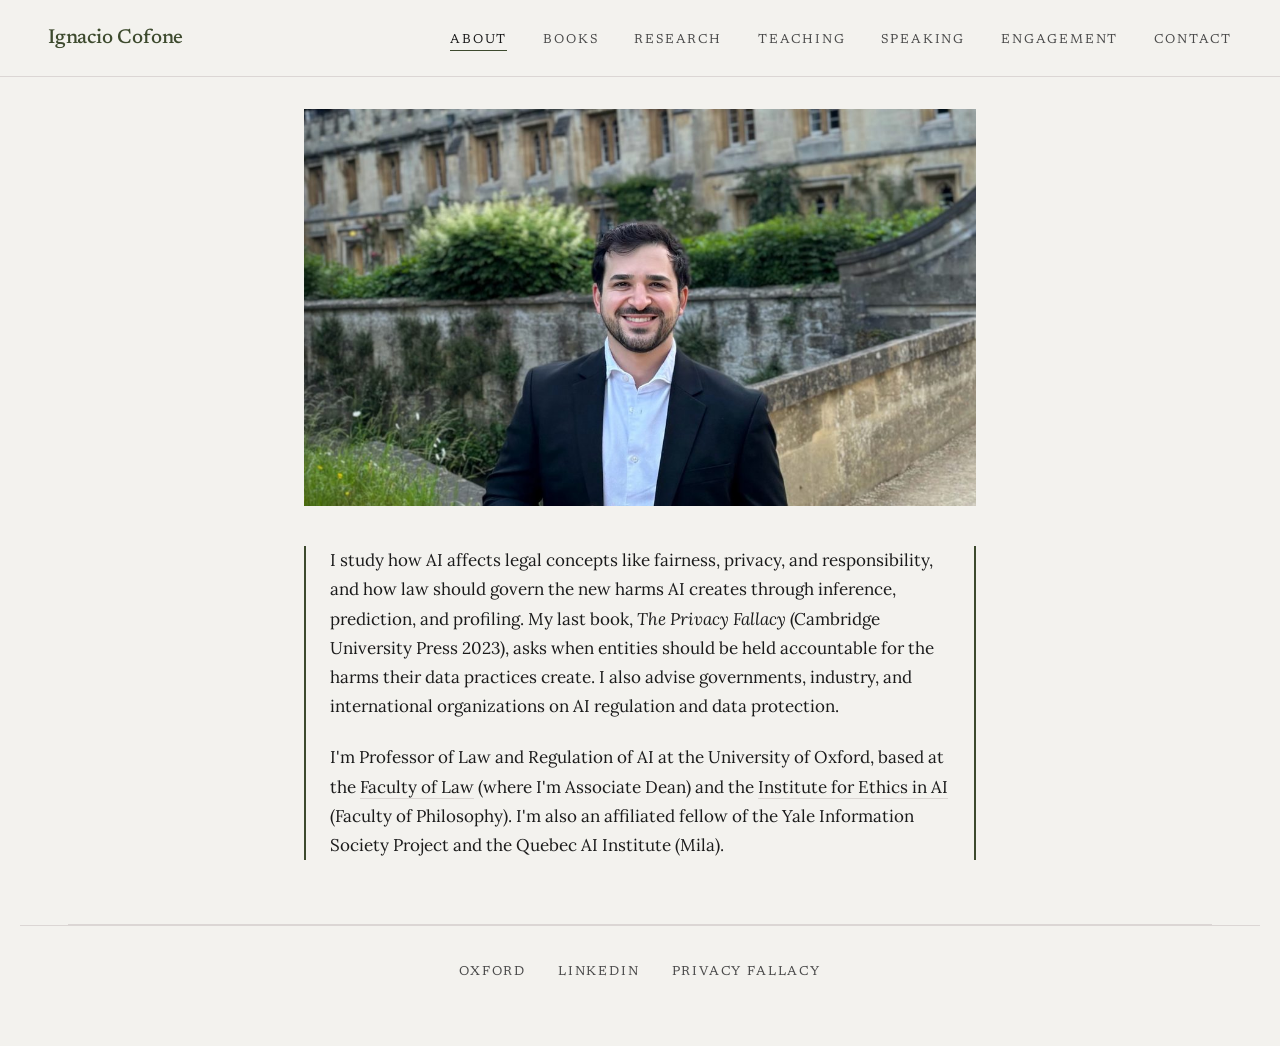
==== commit 9219124a: "Update index.html" ====
--- a/index.html
+++ b/index.html
@@ -126,7 +126,7 @@
   
 <section class="bio-wrap">
   <div class="bio">
-    <p>I study how AI affects legal concepts like fairness, privacy, and responsibility, and how law should govern the new harms AI creates through inference, prediction, and profiling. My last book, <em>The Privacy Fallacy</em> (Cambridge University Press 2023), examines how to build accountability into the information economy. I also advise governments, industry, and international organizations on AI regulation and data protection.</p>
+    <p>I study how AI affects legal concepts like fairness, privacy, and responsibility, and how law should govern the new harms AI creates through inference, prediction, and profiling. My last book, <em>The Privacy Fallacy</em> (Cambridge University Press 2023), asks when entities should be held accountable for the harms their data practices create. I also advise governments, industry, and international organizations on AI regulation and data protection.</p>
     <p>I'm Professor of Law and Regulation of AI at the University of Oxford, based at the <a href="https://www.law.ox.ac.uk/people/ignacio-cofone">Faculty of Law</a> (where I'm Associate Dean) and the <a href="https://www.oxford-aiethics.ox.ac.uk/ignacio-cofone">Institute for Ethics in AI</a> (Faculty of Philosophy). I'm also an affiliated fellow of the Yale Information Society Project and the Quebec AI Institute (Mila).</p>
   </div>
 </section>
--- a/styles.css
+++ b/styles.css
@@ -6,10 +6,10 @@
   --ink: #1a1a1a;
   --ink-soft: #4a4a4a;
   --ink-muted: #8a7e6e;
-  --paper: #f4f1ec;
-  --paper-deep: #eae3d7;
-  --rule: #d9cfbe;
-  --accent: #153d3d;
+  --paper: #f3f2ee;
+  --paper-deep: #ece8e6;
+  --rule: #dbd6d4;
+  --accent: #3d4a2e;
 }
 
 * { box-sizing: border-box; margin: 0; padding: 0; }
@@ -52,7 +52,6 @@
   position: sticky;
   top: 0;
   z-index: 10;
-  backdrop-filter: saturate(120%);
 }
 
 .wordmark {
@@ -492,9 +491,9 @@
 .quick-links {
   max-width: 880px;
   margin: 0 auto;
-  padding: 64px 48px 0;
+  padding: 40px 24px 0;
   display: flex;
-  gap: 32px;
+  gap: 24px;
   align-items: baseline;
   justify-content: center;
 }
@@ -514,8 +513,6 @@
 
 .quick-links a:hover { color: var(--accent); border-color: var(--accent); }
 
-.quick-links { padding: 40px 24px 0; gap: 24px; }
-
 .quick-links + .page-content {
   padding-top: 40px;
 }
@@ -524,16 +521,15 @@
 /* HERO IMAGE */
   .hero-image {
     max-width: 720px;
-    margin: 64px auto 0;
-    padding: 0 48px;
+    margin: 32px auto 0;
+    padding: 0 24px;
   }
 
 .hero-image .frame {
     width: 100%;
     aspect-ratio: 1100 / 650;
-    border: 1px solid var(--rule);
     overflow: hidden;
-    background: var(--paper-deep);
+    background: var(--paper);
   }
 
 .hero-image img {
@@ -559,12 +555,13 @@
   .bio-wrap {
     max-width: 720px;
     margin: 0 auto;
-    padding: 56px 48px 96px;
+    padding: 40px 24px 64px;
   }
 
 .bio {
-  border-left: 3px solid var(--accent);
-  padding-left: 24px;
+  border-left: 2px solid var(--accent);
+  border-right: 2px solid var(--accent);
+  padding: 0 24px;
 }
 
 .bio p {
@@ -586,98 +583,44 @@
 
 .bio a:hover { color: var(--accent); border-color: var(--accent); }
 
-.hero-image { margin: 32px auto 0; padding: 0 24px; }
-
-.bio-wrap { padding: 40px 24px 64px; }
-
-/* === 404.html === */
-:root {
-    --ink: #1a1a1a;
-    --ink-soft: #4a4a4a;
-    --ink-muted: #8a7e6e;
-    --paper: #f4f1ec;
-    --rule: #d9cfbe;
-    --accent: #153d3d;
-  }
-
-body {
-    background: var(--paper);
-    color: var(--ink);
-    font-family: 'Lora', Georgia, serif;
-    -webkit-font-smoothing: antialiased;
-    min-height: 100vh;
-    display: flex;
-    flex-direction: column;
-    overflow-x: hidden;
-  }
-
-nav a {
-    font-family: 'Newsreader', serif;
-    font-size: 13px;
-    text-transform: uppercase;
-    letter-spacing: 0.14em;
-    color: var(--ink-soft);
-    padding-bottom: 4px;
-    border-bottom: 1px solid transparent;
-    transition: color .2s, border-color .2s;
-  }
-
+/* 404 PAGE */
 main {
-    flex: 1;
-    display: flex;
-    align-items: center;
-    justify-content: center;
-    padding: 80px 48px;
-  }
-
-.nf {
-    text-align: center;
-    max-width: 520px;
-  }
+  flex: 1;
+  display: flex;
+  align-items: center;
+  justify-content: center;
+  padding: 56px 24px;
+}
+
+.nf { text-align: center; max-width: 520px; }
 
 .nf .code {
-    font-family: 'Newsreader', serif;
-    font-weight: 400;
-    font-size: clamp(80px, 12vw, 140px);
-    line-height: 1;
-    letter-spacing: -0.04em;
-    color: var(--accent);
-    font-variation-settings: "opsz" 144;
-    margin-bottom: 24px;
-  }
-
-.nf .msg {
-    font-size: 17px;
-    line-height: 1.7;
-    color: var(--ink);
-    margin-bottom: 32px;
-  }
+  font-family: 'Newsreader', serif;
+  font-weight: 400;
+  font-size: clamp(80px, 12vw, 140px);
+  line-height: 1;
+  letter-spacing: -0.04em;
+  color: var(--accent);
+  font-variation-settings: "opsz" 144;
+  margin-bottom: 24px;
+}
+
+.nf .msg { font-size: 17px; line-height: 1.7; margin-bottom: 32px; }
 
 .nf .back {
-    font-family: 'Newsreader', serif;
-    font-size: 13px;
-    text-transform: uppercase;
-    letter-spacing: 0.14em;
-    color: var(--ink-soft);
-    border-bottom: 1px solid transparent;
-    padding-bottom: 2px;
-    transition: color .2s, border-color .2s;
-  }
+  font-family: 'Newsreader', serif;
+  font-size: 13px;
+  text-transform: uppercase;
+  letter-spacing: 0.14em;
+  color: var(--ink-soft);
+  border-bottom: 1px solid transparent;
+  padding-bottom: 2px;
+  transition: color .2s, border-color .2s;
+}
 
 .nf .back:hover { color: var(--accent); border-color: var(--accent); }
 
-.footer-links { display: flex; gap: 32px; justify-content: center; }
-
-.footer-links a {
-    font-family: 'Newsreader', serif;
-    font-size: 13px;
-    text-transform: uppercase;
-    letter-spacing: 0.14em;
-    color: var(--ink-soft);
-    border-bottom: 1px solid transparent;
-    padding-bottom: 2px;
-  }
-
+/* ENGAGEMENT PAGE */
 .advisory-list li {
   font-style: italic;
   color: var(--ink-muted);
@@ -698,5 +641,3 @@
   font-style: normal;
   font-weight: 400;
 }
-
-main { padding: 56px 24px; }
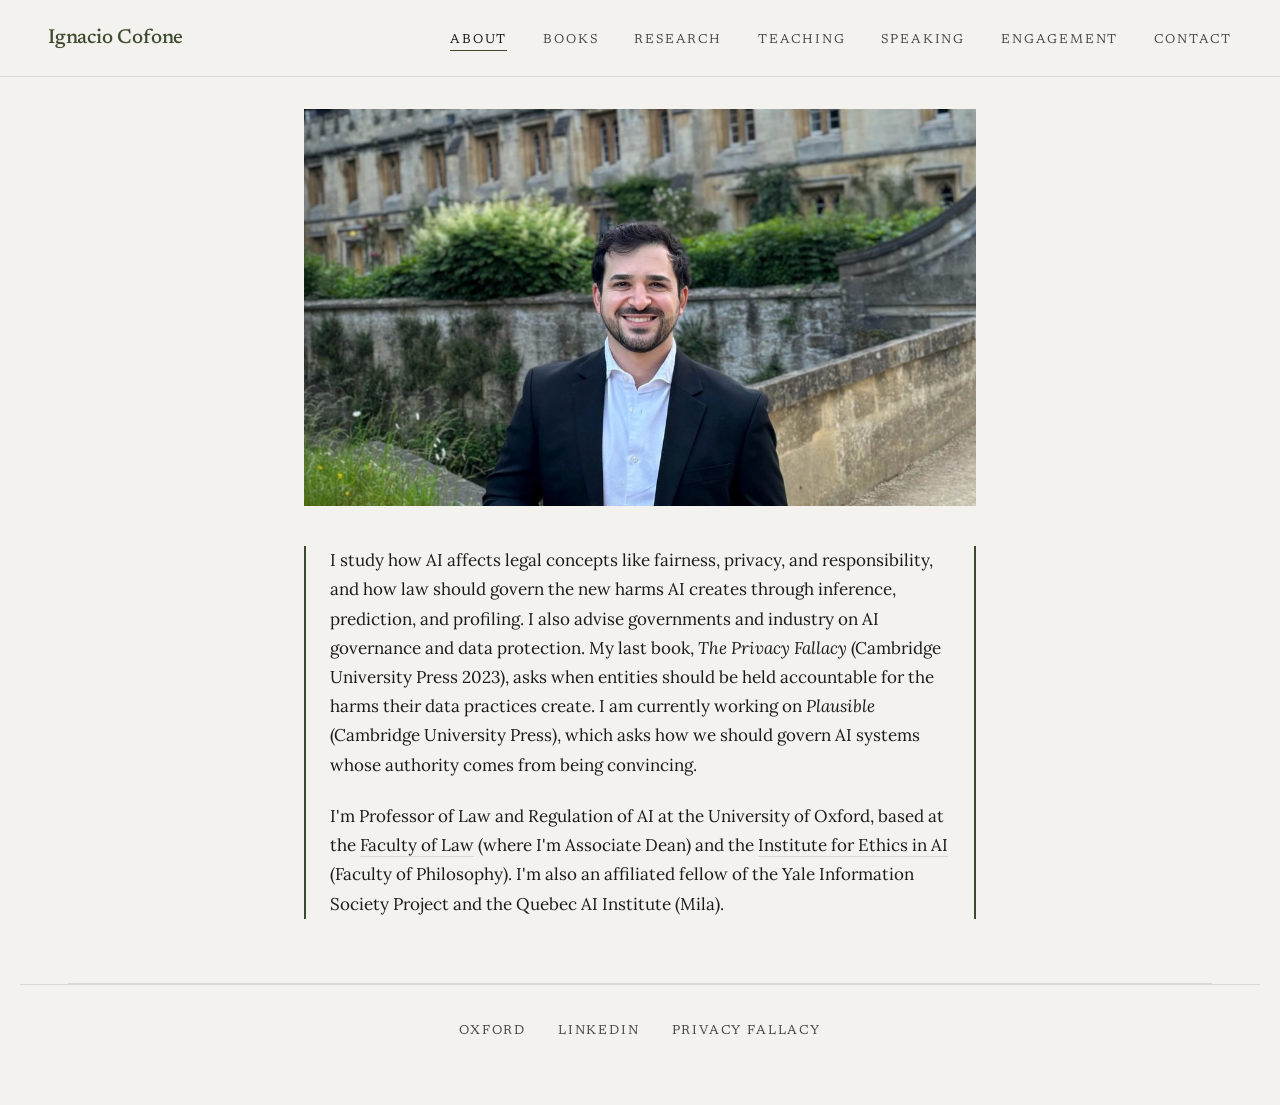
==== commit 6cc41579: "Update index.html" ====
--- a/index.html
+++ b/index.html
@@ -126,7 +126,7 @@
   
 <section class="bio-wrap">
   <div class="bio">
-    <p>I study how AI affects legal concepts like fairness, privacy, and responsibility, and how law should govern the new harms AI creates through inference, prediction, and profiling. My last book, <em>The Privacy Fallacy</em> (Cambridge University Press 2023), asks when entities should be held accountable for the harms their data practices create. I also advise governments, industry, and international organizations on AI regulation and data protection.</p>
+    <p>I study how AI affects legal concepts like fairness, privacy, and responsibility, and how law should govern the new harms AI creates through inference, prediction, and profiling. I also advise governments and industry on AI governance and data protection. My last book, <em>The Privacy Fallacy</em> (Cambridge University Press 2023), asks when entities should be held accountable for the harms their data practices create. I am currently working on <em>Plausible</em> (Cambridge University Press), which asks how we should govern AI systems whose authority comes from being convincing.</p>
     <p>I'm Professor of Law and Regulation of AI at the University of Oxford, based at the <a href="https://www.law.ox.ac.uk/people/ignacio-cofone">Faculty of Law</a> (where I'm Associate Dean) and the <a href="https://www.oxford-aiethics.ox.ac.uk/ignacio-cofone">Institute for Ethics in AI</a> (Faculty of Philosophy). I'm also an affiliated fellow of the Yale Information Society Project and the Quebec AI Institute (Mila).</p>
   </div>
 </section>
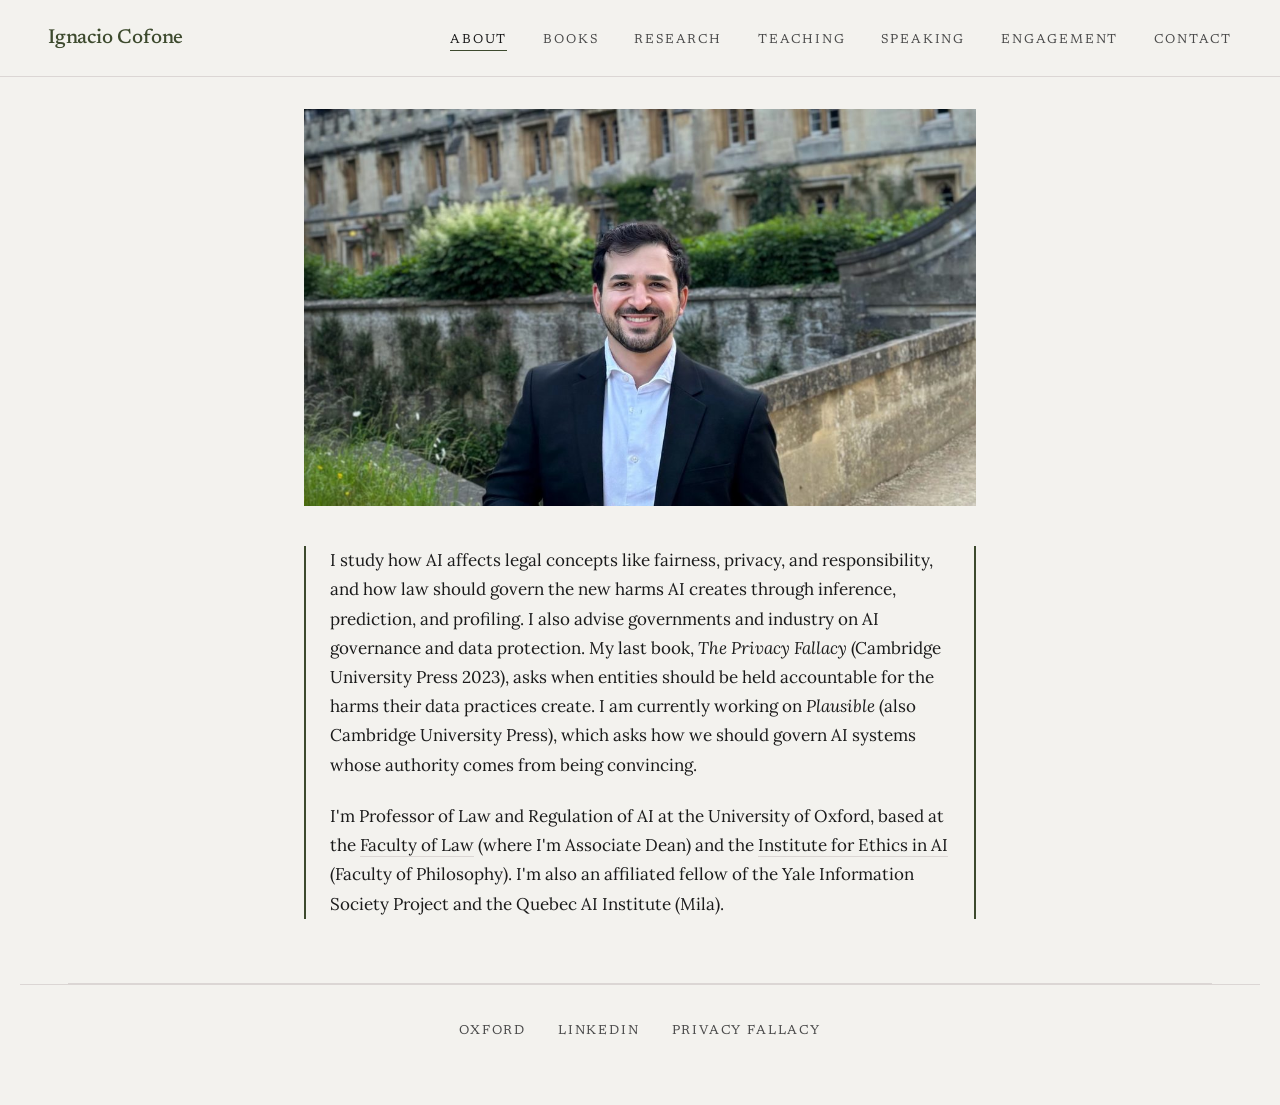
==== commit 240a8cb9: "Update index.html" ====
--- a/index.html
+++ b/index.html
@@ -126,7 +126,7 @@
   
 <section class="bio-wrap">
   <div class="bio">
-    <p>I study how AI affects legal concepts like fairness, privacy, and responsibility, and how law should govern the new harms AI creates through inference, prediction, and profiling. I also advise governments and industry on AI governance and data protection. My last book, <em>The Privacy Fallacy</em> (Cambridge University Press 2023), asks when entities should be held accountable for the harms their data practices create. I am currently working on <em>Plausible</em> (Cambridge University Press), which asks how we should govern AI systems whose authority comes from being convincing.</p>
+    <p>I study how AI affects legal concepts like fairness, privacy, and responsibility, and how law should govern the new harms AI creates through inference, prediction, and profiling. I also advise governments and industry on AI governance and data protection. My last book, <em>The Privacy Fallacy</em> (Cambridge University Press 2023), asks when entities should be held accountable for the harms their data practices create. I am currently working on <em>Plausible</em> (also Cambridge University Press), which asks how we should govern AI systems whose authority comes from being convincing.</p>
     <p>I'm Professor of Law and Regulation of AI at the University of Oxford, based at the <a href="https://www.law.ox.ac.uk/people/ignacio-cofone">Faculty of Law</a> (where I'm Associate Dean) and the <a href="https://www.oxford-aiethics.ox.ac.uk/ignacio-cofone">Institute for Ethics in AI</a> (Faculty of Philosophy). I'm also an affiliated fellow of the Yale Information Society Project and the Quebec AI Institute (Mila).</p>
   </div>
 </section>
